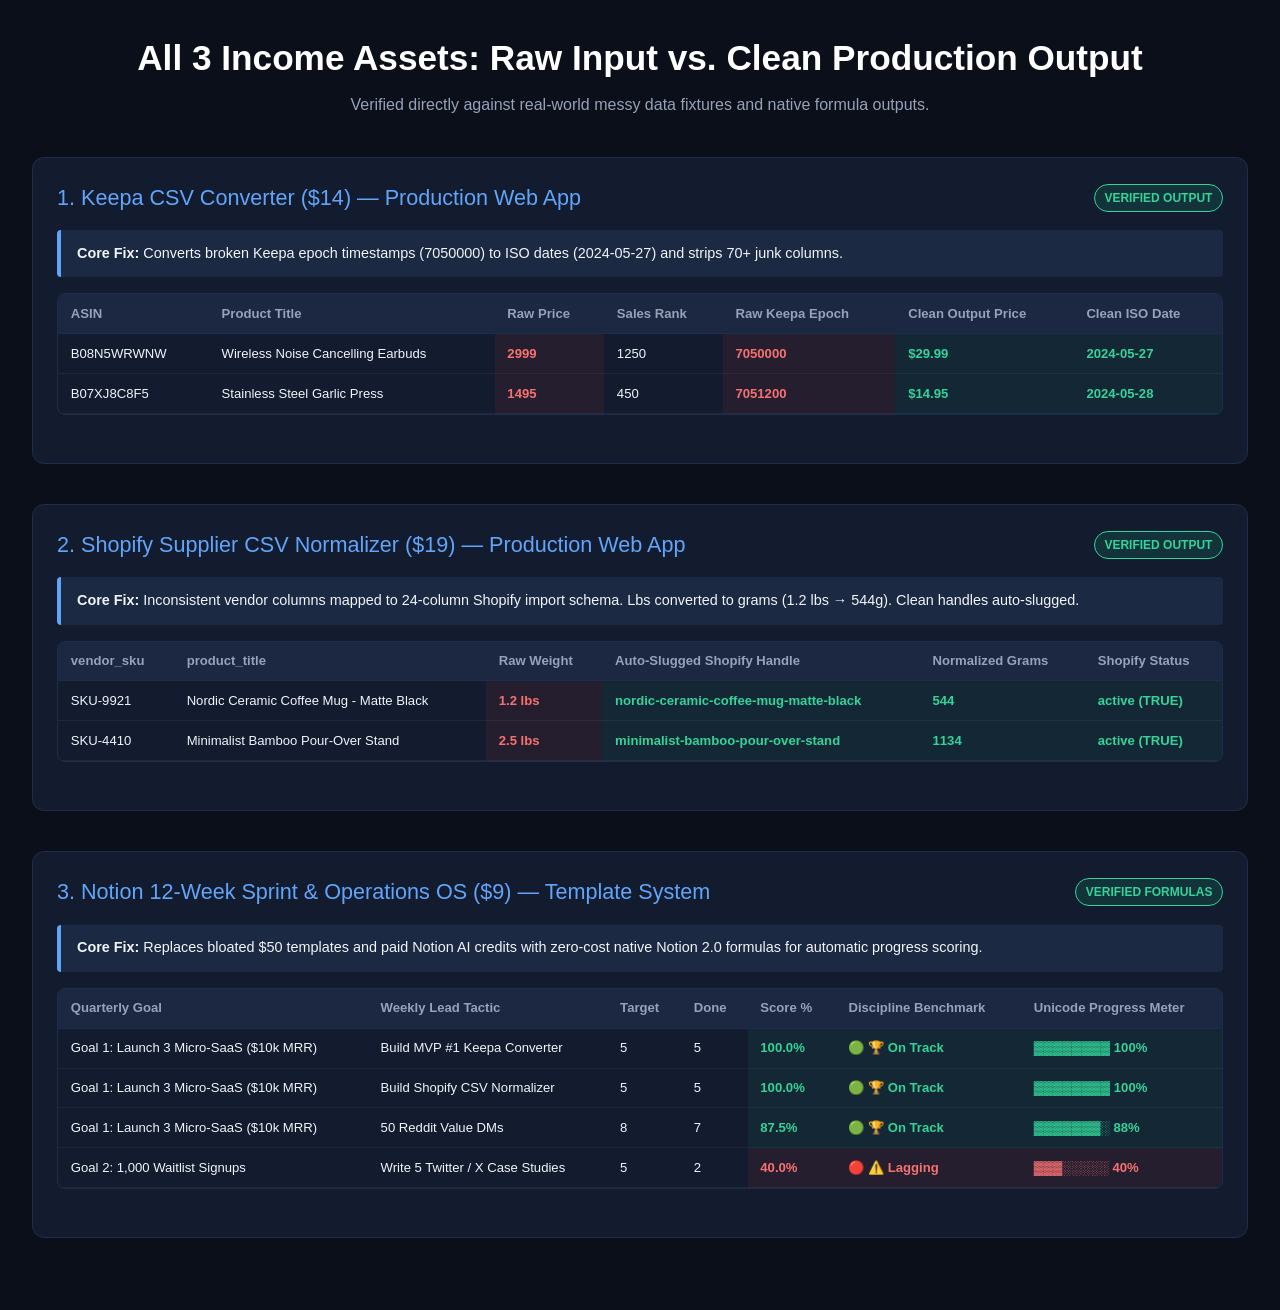
==== 00_Brain/proofs/comparison_viewer.html @ 5601bfaf "feat(deploy): deploy shopify-csv-normalizer to live GitHub Pages production site" ====
<!DOCTYPE html>
<html lang="en">
<head>
  <meta charset="UTF-8">
  <title>Data Integrity Audit: 3 Live Digital Income Assets</title>
  <style>
    :root {
      --bg: #0b0f19;
      --card-bg: #131b2e;
      --border: #1f2d4d;
      --text: #f1f5f9;
      --muted: #94a3b8;
      --red: #f87171;
      --red-bg: rgba(239, 68, 68, 0.15);
      --green: #34d399;
      --green-bg: rgba(16, 185, 129, 0.15);
      --accent: #60a5fa;
      --purple: #a855f7;
    }
    * { box-sizing: border-box; margin: 0; padding: 0; font-family: -apple-system, BlinkMacSystemFont, "Segoe UI", Roboto, sans-serif; }
    body { background: var(--bg); color: var(--text); padding: 2rem; line-height: 1.5; }
    .header { text-align: center; margin-bottom: 2.5rem; }
    h1 { font-size: 2.2rem; color: #fff; margin-bottom: 0.5rem; }
    p.sub { color: var(--muted); font-size: 1rem; }
    .section-card { background: var(--card-bg); border: 1px solid var(--border); border-radius: 12px; padding: 1.5rem; margin-bottom: 2.5rem; }
    .section-title { font-size: 1.35rem; color: var(--accent); margin-bottom: 1rem; display: flex; align-items: center; justify-content: space-between; }
    .badge { font-size: 0.75rem; text-transform: uppercase; padding: 0.25rem 0.6rem; border-radius: 9999px; font-weight: 700; }
    .badge-messed { background: var(--red-bg); color: var(--red); border: 1px solid var(--red); }
    .badge-clean { background: var(--green-bg); color: var(--green); border: 1px solid var(--green); }
    .table-container { overflow-x: auto; margin-top: 0.75rem; border: 1px solid var(--border); border-radius: 8px; margin-bottom: 1.5rem; }
    table { width: 100%; border-collapse: collapse; font-size: 0.82rem; text-align: left; }
    th { background: #1c2742; padding: 0.6rem 0.8rem; color: var(--muted); font-weight: 600; white-space: nowrap; border-bottom: 1px solid var(--border); }
    td { padding: 0.6rem 0.8rem; border-bottom: 1px solid rgba(255,255,255,0.05); white-space: nowrap; }
    .highlight-messed { color: var(--red); font-weight: 700; background: rgba(239, 68, 68, 0.08); }
    .highlight-clean { color: var(--green); font-weight: 700; background: rgba(16, 185, 129, 0.08); }
    .diff-callout { background: rgba(96, 165, 250, 0.1); border-left: 4px solid var(--accent); padding: 0.8rem 1rem; border-radius: 4px; font-size: 0.9rem; margin-bottom: 1rem; }
  </style>
</head>
<body>
  <div class="header">
    <h1>All 3 Income Assets: Raw Input vs. Clean Production Output</h1>
    <p class="sub">Verified directly against real-world messy data fixtures and native formula outputs.</p>
  </div>

  <!-- ASSET 1: KEEPA CONVERTER -->
  <div class="section-card">
    <div class="section-title">
      <span>1. Keepa CSV Converter ($14) — Production Web App</span>
      <span class="badge badge-clean">Verified Output</span>
    </div>
    <div class="diff-callout">
      <strong>Core Fix:</strong> Converts broken Keepa epoch timestamps (<code>7050000</code>) to ISO dates (<code>2024-05-27</code>) and strips 70+ junk columns.
    </div>
    <div class="table-container">
      <table>
        <thead>
          <tr><th>ASIN</th><th>Product Title</th><th>Raw Price</th><th>Sales Rank</th><th>Raw Keepa Epoch</th><th>Clean Output Price</th><th>Clean ISO Date</th></tr>
        </thead>
        <tbody>
          <tr><td>B08N5WRWNW</td><td>Wireless Noise Cancelling Earbuds</td><td class="highlight-messed">2999</td><td>1250</td><td class="highlight-messed">7050000</td><td class="highlight-clean">$29.99</td><td class="highlight-clean">2024-05-27</td></tr>
          <tr><td>B07XJ8C8F5</td><td>Stainless Steel Garlic Press</td><td class="highlight-messed">1495</td><td>450</td><td class="highlight-messed">7051200</td><td class="highlight-clean">$14.95</td><td class="highlight-clean">2024-05-28</td></tr>
        </tbody>
      </table>
    </div>
  </div>

  <!-- ASSET 2: SHOPIFY NORMALIZER -->
  <div class="section-card">
    <div class="section-title">
      <span>2. Shopify Supplier CSV Normalizer ($19) — Production Web App</span>
      <span class="badge badge-clean">Verified Output</span>
    </div>
    <div class="diff-callout">
      <strong>Core Fix:</strong> Inconsistent vendor columns mapped to 24-column Shopify import schema. Lbs converted to grams (<code>1.2 lbs → 544g</code>). Clean handles auto-slugged.
    </div>
    <div class="table-container">
      <table>
        <thead>
          <tr><th>vendor_sku</th><th>product_title</th><th>Raw Weight</th><th>Auto-Slugged Shopify Handle</th><th>Normalized Grams</th><th>Shopify Status</th></tr>
        </thead>
        <tbody>
          <tr><td>SKU-9921</td><td>Nordic Ceramic Coffee Mug - Matte Black</td><td class="highlight-messed">1.2 lbs</td><td class="highlight-clean">nordic-ceramic-coffee-mug-matte-black</td><td class="highlight-clean">544</td><td class="highlight-clean">active (TRUE)</td></tr>
          <tr><td>SKU-4410</td><td>Minimalist Bamboo Pour-Over Stand</td><td class="highlight-messed">2.5 lbs</td><td class="highlight-clean">minimalist-bamboo-pour-over-stand</td><td class="highlight-clean">1134</td><td class="highlight-clean">active (TRUE)</td></tr>
        </tbody>
      </table>
    </div>
  </div>

  <!-- ASSET 3: NOTION SPRINT OS -->
  <div class="section-card">
    <div class="section-title">
      <span>3. Notion 12-Week Sprint & Operations OS ($9) — Template System</span>
      <span class="badge badge-clean">Verified Formulas</span>
    </div>
    <div class="diff-callout">
      <strong>Core Fix:</strong> Replaces bloated $50 templates and paid Notion AI credits with zero-cost native Notion 2.0 formulas for automatic progress scoring.
    </div>
    <div class="table-container">
      <table>
        <thead>
          <tr><th>Quarterly Goal</th><th>Weekly Lead Tactic</th><th>Target</th><th>Done</th><th>Score %</th><th>Discipline Benchmark</th><th>Unicode Progress Meter</th></tr>
        </thead>
        <tbody>
          <tr><td>Goal 1: Launch 3 Micro-SaaS ($10k MRR)</td><td>Build MVP #1 Keepa Converter</td><td>5</td><td>5</td><td class="highlight-clean">100.0%</td><td class="highlight-clean">🟢 🏆 On Track</td><td class="highlight-clean">▓▓▓▓▓▓▓▓ 100%</td></tr>
          <tr><td>Goal 1: Launch 3 Micro-SaaS ($10k MRR)</td><td>Build Shopify CSV Normalizer</td><td>5</td><td>5</td><td class="highlight-clean">100.0%</td><td class="highlight-clean">🟢 🏆 On Track</td><td class="highlight-clean">▓▓▓▓▓▓▓▓ 100%</td></tr>
          <tr><td>Goal 1: Launch 3 Micro-SaaS ($10k MRR)</td><td>50 Reddit Value DMs</td><td>8</td><td>7</td><td class="highlight-clean">87.5%</td><td class="highlight-clean">🟢 🏆 On Track</td><td class="highlight-clean">▓▓▓▓▓▓▓░ 88%</td></tr>
          <tr><td>Goal 2: 1,000 Waitlist Signups</td><td>Write 5 Twitter / X Case Studies</td><td>5</td><td>2</td><td class="highlight-messed">40.0%</td><td class="highlight-messed">🔴 ⚠️ Lagging</td><td class="highlight-messed">▓▓▓░░░░░ 40%</td></tr>
        </tbody>
      </table>
    </div>
  </div>
</body>
</html>
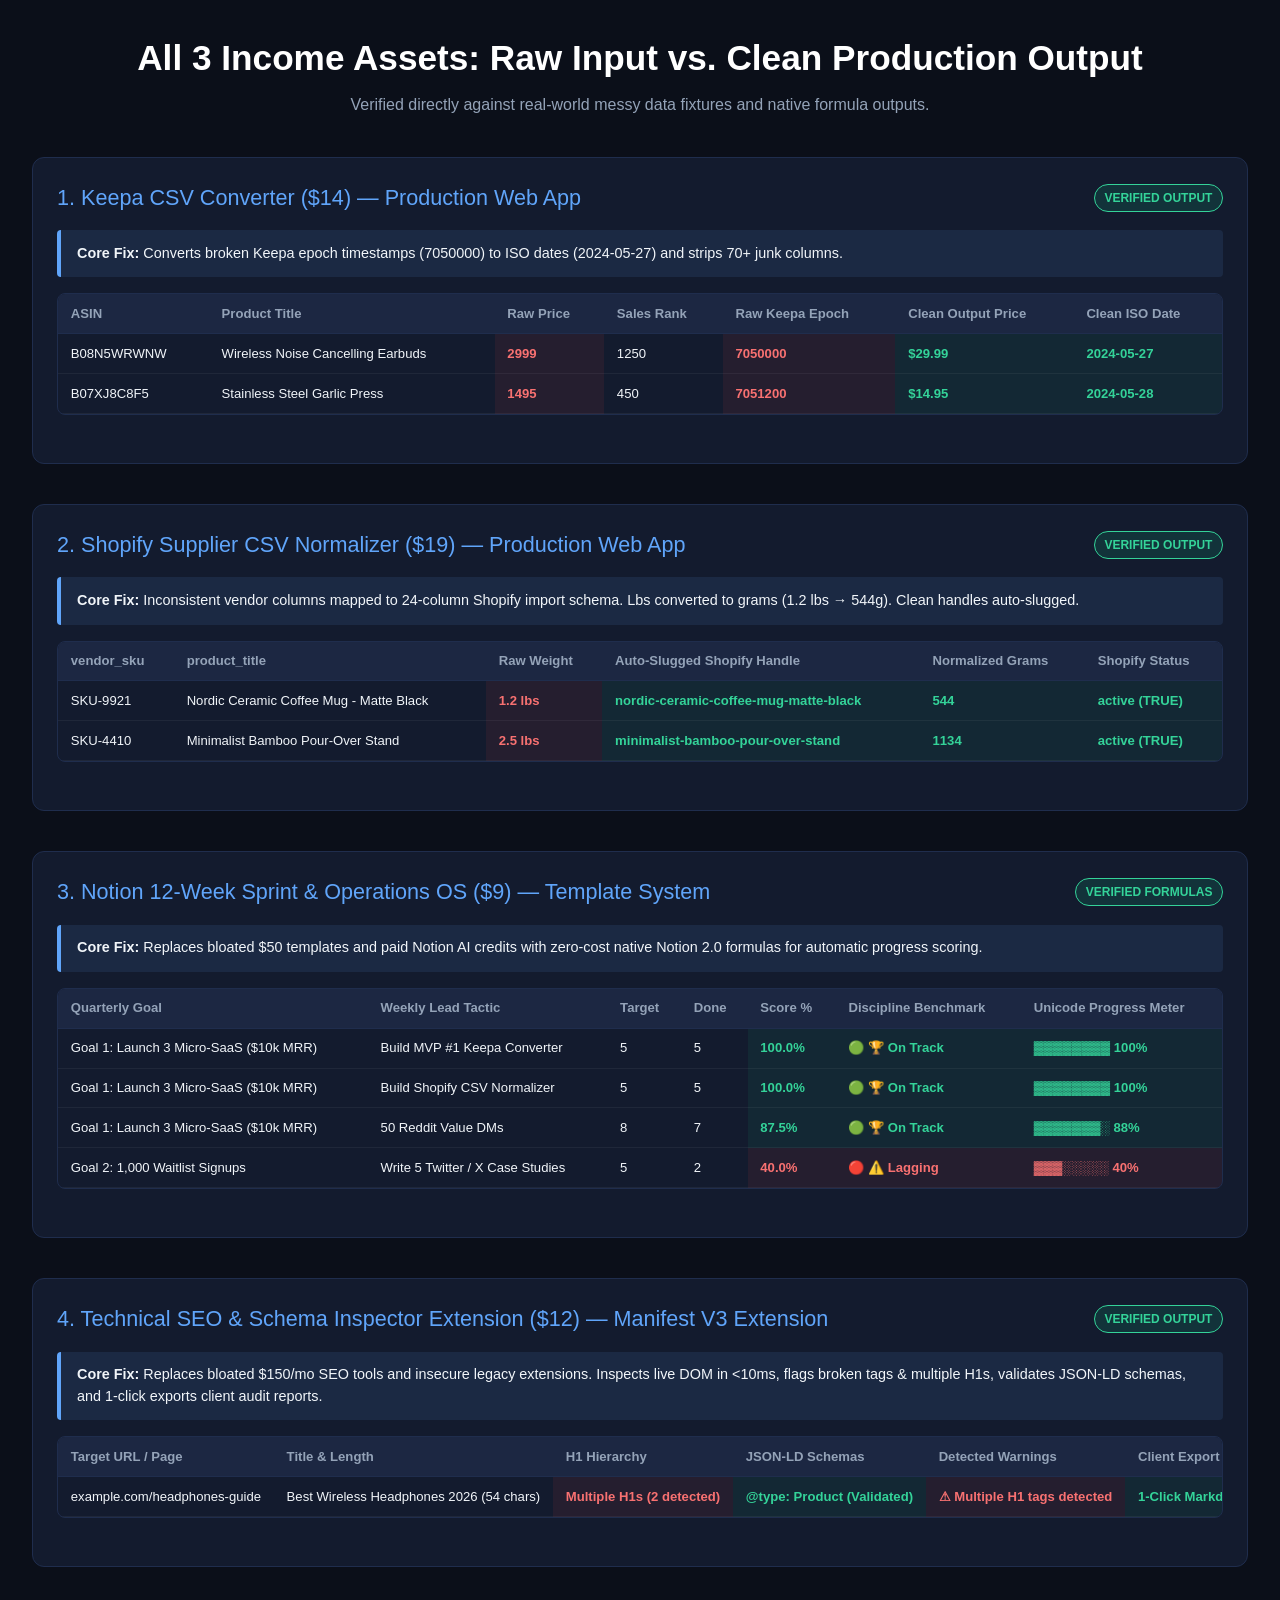
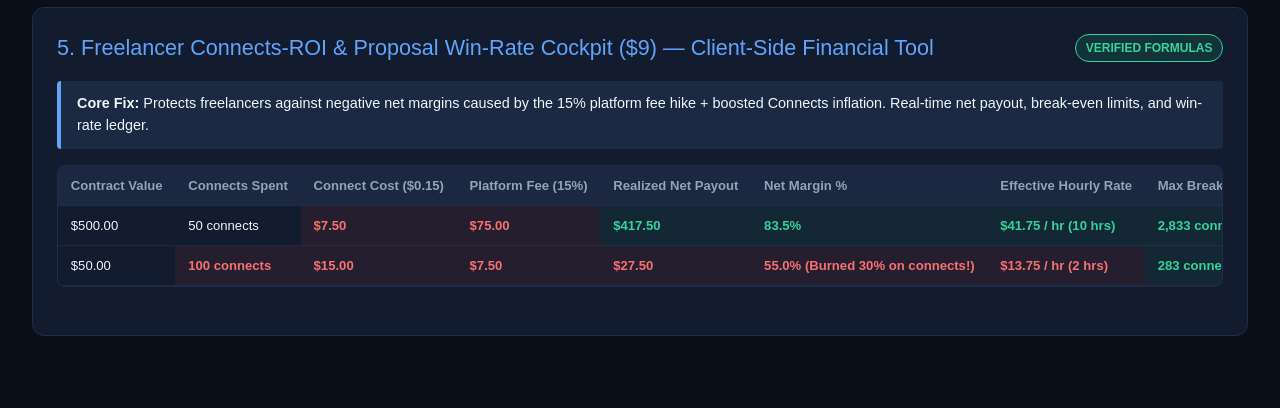
==== commit 1db803f3: "feat(assets): build and verify MVP_04 SEO extension and MVP_05 connects tracker, automate tab cleanu" ====
--- a/00_Brain/proofs/comparison_viewer.html
+++ b/00_Brain/proofs/comparison_viewer.html
@@ -109,5 +109,72 @@
       </table>
     </div>
   </div>
+
+  <!-- ASSET 4: TECHNICAL SEO & SCHEMA EXTENSION -->
+  <div class="section-card">
+    <div class="section-title">
+      <span>4. Technical SEO & Schema Inspector Extension ($12) — Manifest V3 Extension</span>
+      <span class="badge badge-clean">Verified Output</span>
+    </div>
+    <div class="diff-callout">
+      <strong>Core Fix:</strong> Replaces bloated $150/mo SEO tools and insecure legacy extensions. Inspects live DOM in <10ms, flags broken tags & multiple H1s, validates JSON-LD schemas, and 1-click exports client audit reports.
+    </div>
+    <div class="table-container">
+      <table>
+        <thead>
+          <tr><th>Target URL / Page</th><th>Title & Length</th><th>H1 Hierarchy</th><th>JSON-LD Schemas</th><th>Detected Warnings</th><th>Client Export</th></tr>
+        </thead>
+        <tbody>
+          <tr>
+            <td>example.com/headphones-guide</td>
+            <td>Best Wireless Headphones 2026 (54 chars)</td>
+            <td class="highlight-messed">Multiple H1s (2 detected)</td>
+            <td class="highlight-clean">@type: Product (Validated)</td>
+            <td class="highlight-messed">⚠ Multiple H1 tags detected</td>
+            <td class="highlight-clean">1-Click Markdown & CSV Ready</td>
+          </tr>
+        </tbody>
+      </table>
+    </div>
+  </div>
+  <!-- ASSET 5: CONNECTS ROI COCKPIT -->
+  <div class="section-card">
+    <div class="section-title">
+      <span>5. Freelancer Connects-ROI & Proposal Win-Rate Cockpit ($9) — Client-Side Financial Tool</span>
+      <span class="badge badge-clean">Verified Formulas</span>
+    </div>
+    <div class="diff-callout">
+      <strong>Core Fix:</strong> Protects freelancers against negative net margins caused by the 15% platform fee hike + boosted Connects inflation. Real-time net payout, break-even limits, and win-rate ledger.
+    </div>
+    <div class="table-container">
+      <table>
+        <thead>
+          <tr><th>Contract Value</th><th>Connects Spent</th><th>Connect Cost ($0.15)</th><th>Platform Fee (15%)</th><th>Realized Net Payout</th><th>Net Margin %</th><th>Effective Hourly Rate</th><th>Max Break-Even Connects</th></tr>
+        </thead>
+        <tbody>
+          <tr>
+            <td>$500.00</td>
+            <td>50 connects</td>
+            <td class="highlight-messed">$7.50</td>
+            <td class="highlight-messed">$75.00</td>
+            <td class="highlight-clean">$417.50</td>
+            <td class="highlight-clean">83.5%</td>
+            <td class="highlight-clean">$41.75 / hr (10 hrs)</td>
+            <td class="highlight-clean">2,833 connects</td>
+          </tr>
+          <tr>
+            <td>$50.00</td>
+            <td class="highlight-messed">100 connects</td>
+            <td class="highlight-messed">$15.00</td>
+            <td class="highlight-messed">$7.50</td>
+            <td class="highlight-messed">$27.50</td>
+            <td class="highlight-messed">55.0% (Burned 30% on connects!)</td>
+            <td class="highlight-messed">$13.75 / hr (2 hrs)</td>
+            <td class="highlight-clean">283 connects</td>
+          </tr>
+        </tbody>
+      </table>
+    </div>
+  </div>
 </body>
 </html>
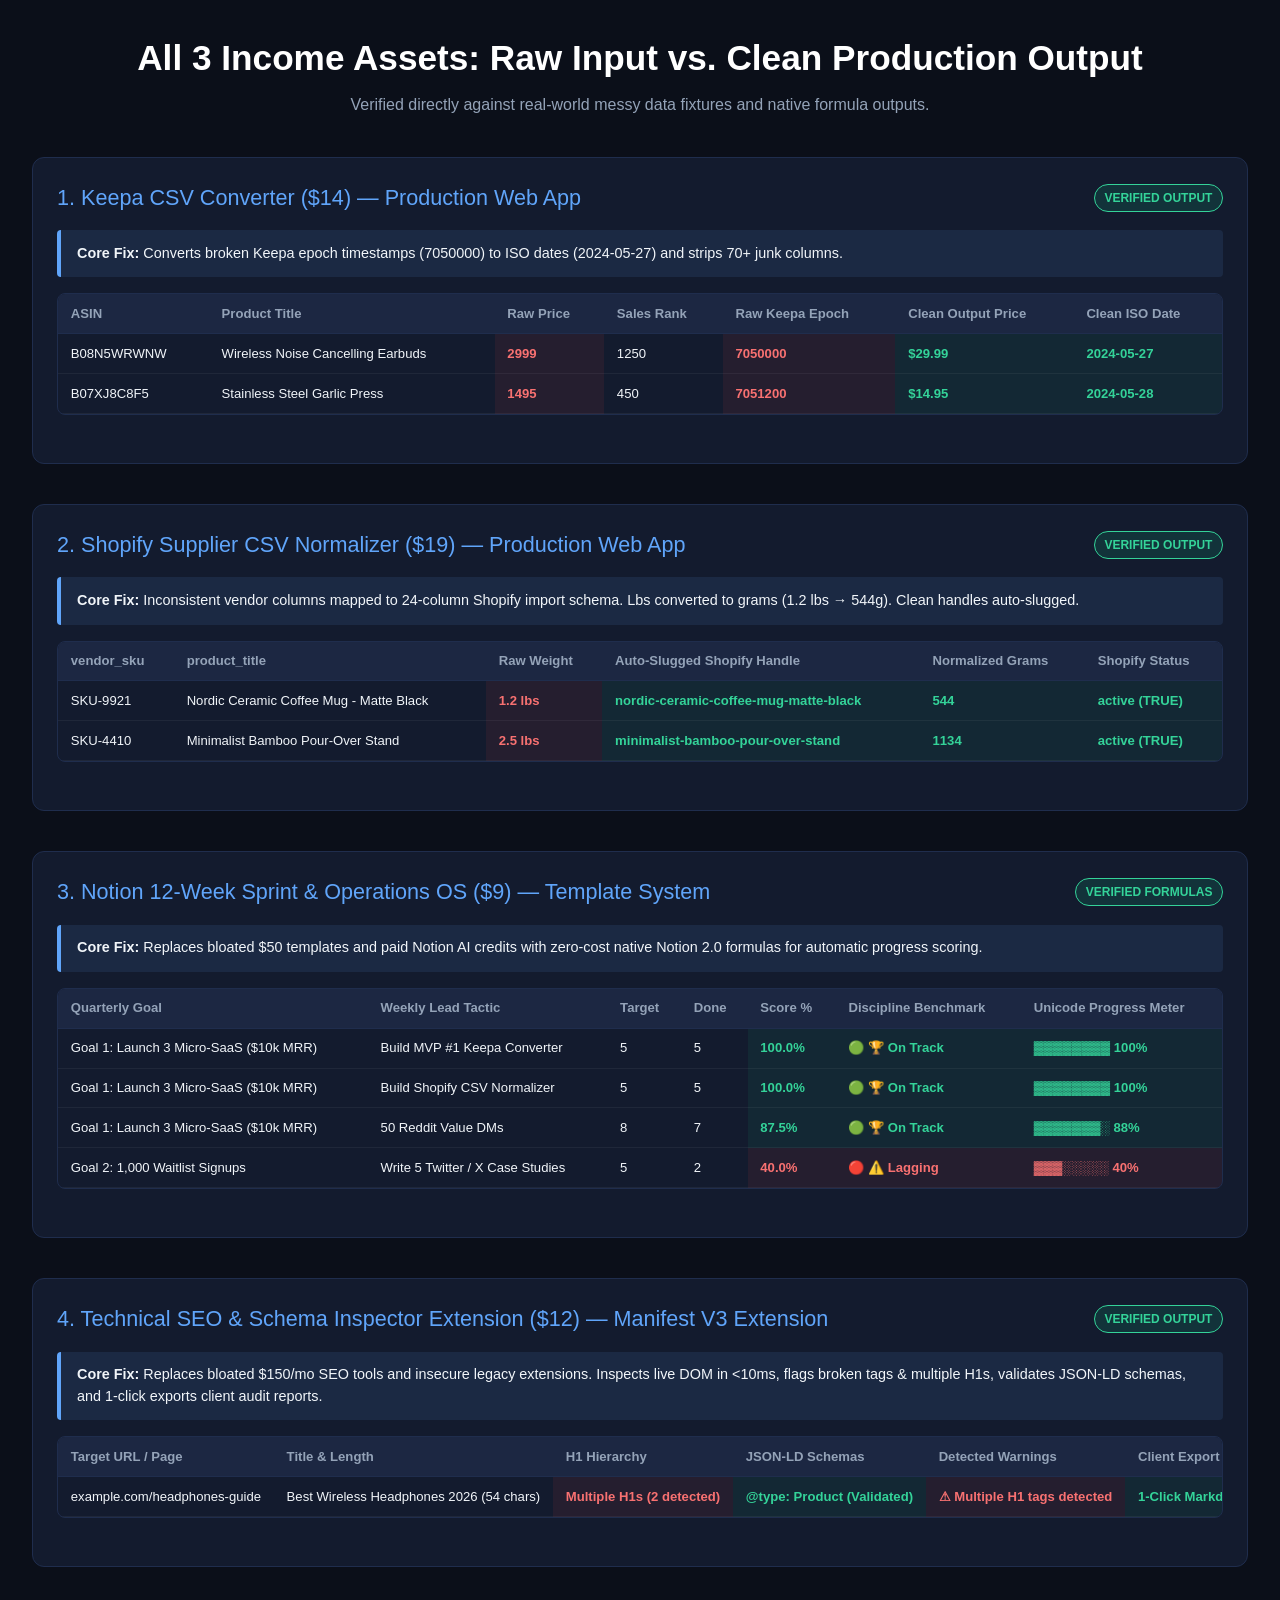
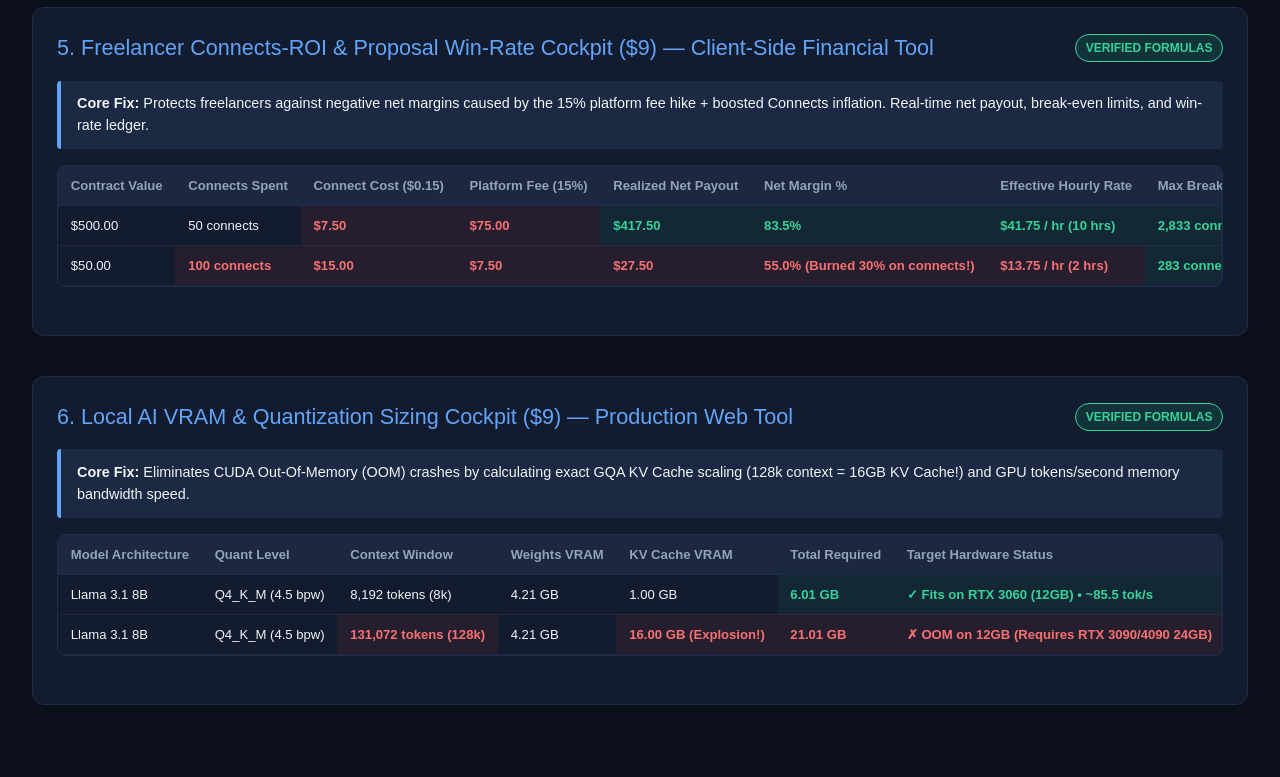
==== commit 0ac95acf: "feat: build and deploy MVP_06 Local AI VRAM Calculator to GitHub Pages" ====
--- a/00_Brain/proofs/comparison_viewer.html
+++ b/00_Brain/proofs/comparison_viewer.html
@@ -176,5 +176,42 @@
       </table>
     </div>
   </div>
+  <!-- ASSET 6: VRAM CALCULATOR -->
+  <div class="section-card">
+    <div class="section-title">
+      <span>6. Local AI VRAM & Quantization Sizing Cockpit ($9) — Production Web Tool</span>
+      <span class="badge badge-clean">Verified Formulas</span>
+    </div>
+    <div class="diff-callout">
+      <strong>Core Fix:</strong> Eliminates CUDA Out-Of-Memory (OOM) crashes by calculating exact GQA KV Cache scaling (128k context = 16GB KV Cache!) and GPU tokens/second memory bandwidth speed.
+    </div>
+    <div class="table-container">
+      <table>
+        <thead>
+          <tr><th>Model Architecture</th><th>Quant Level</th><th>Context Window</th><th>Weights VRAM</th><th>KV Cache VRAM</th><th>Total Required</th><th>Target Hardware Status</th></tr>
+        </thead>
+        <tbody>
+          <tr>
+            <td>Llama 3.1 8B</td>
+            <td>Q4_K_M (4.5 bpw)</td>
+            <td>8,192 tokens (8k)</td>
+            <td>4.21 GB</td>
+            <td>1.00 GB</td>
+            <td class="highlight-clean">6.01 GB</td>
+            <td class="highlight-clean">✓ Fits on RTX 3060 (12GB) • ~85.5 tok/s</td>
+          </tr>
+          <tr>
+            <td>Llama 3.1 8B</td>
+            <td>Q4_K_M (4.5 bpw)</td>
+            <td class="highlight-messed">131,072 tokens (128k)</td>
+            <td>4.21 GB</td>
+            <td class="highlight-messed">16.00 GB (Explosion!)</td>
+            <td class="highlight-messed">21.01 GB</td>
+            <td class="highlight-messed">✗ OOM on 12GB (Requires RTX 3090/4090 24GB)</td>
+          </tr>
+        </tbody>
+      </table>
+    </div>
+  </div>
 </body>
 </html>
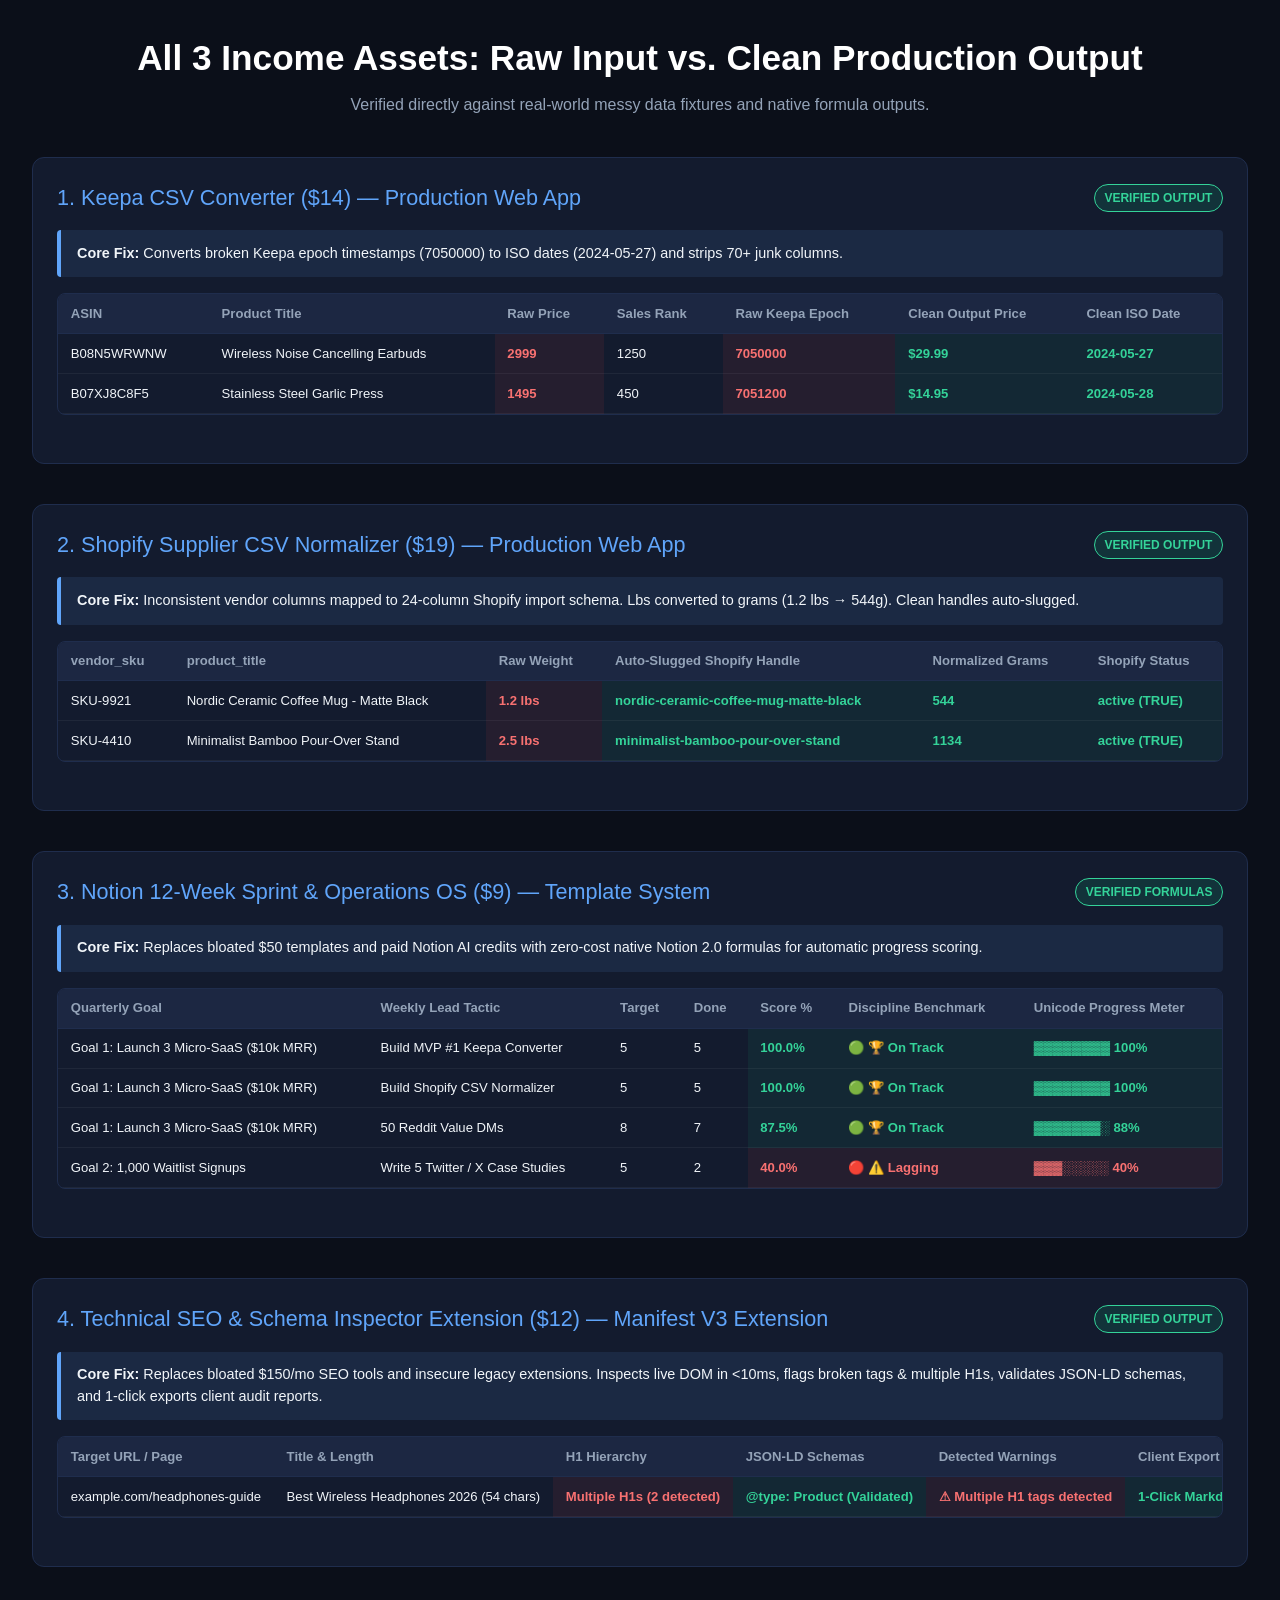
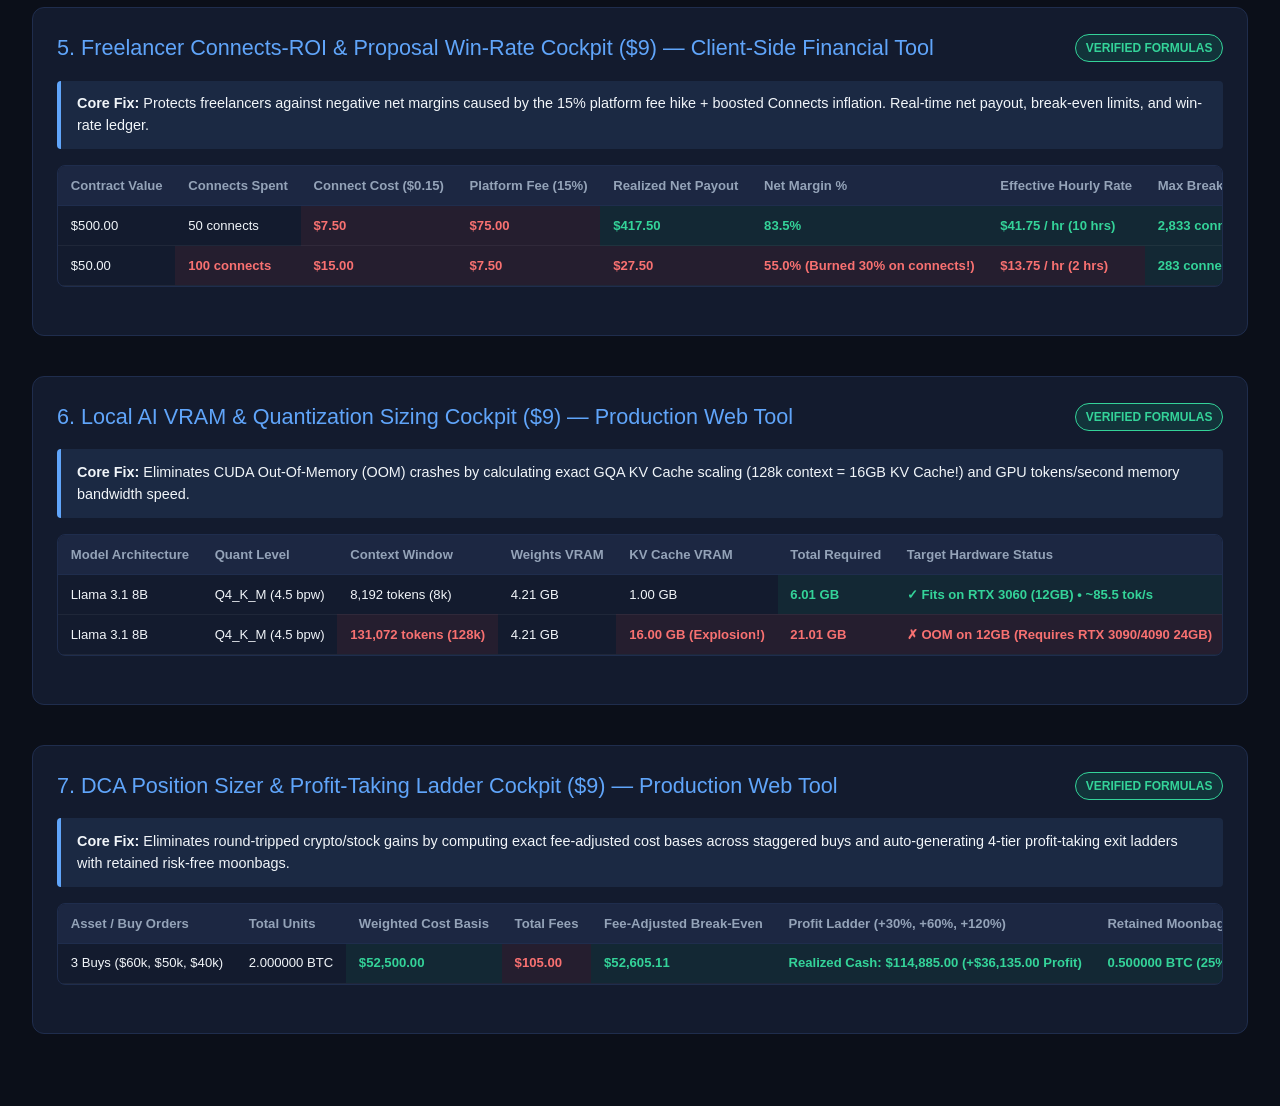
==== commit cfa75edd: "feat(assets): build, verify and deploy MVP_07 DCA Position Sizer and Profit Ladder Cockpit" ====
--- a/00_Brain/proofs/comparison_viewer.html
+++ b/00_Brain/proofs/comparison_viewer.html
@@ -213,5 +213,33 @@
       </table>
     </div>
   </div>
+  <!-- ASSET 7: DCA & PROFIT LADDER COCKPIT -->
+  <div class="section-card">
+    <div class="section-title">
+      <span>7. DCA Position Sizer & Profit-Taking Ladder Cockpit ($9) — Production Web Tool</span>
+      <span class="badge badge-clean">Verified Formulas</span>
+    </div>
+    <div class="diff-callout">
+      <strong>Core Fix:</strong> Eliminates round-tripped crypto/stock gains by computing exact fee-adjusted cost bases across staggered buys and auto-generating 4-tier profit-taking exit ladders with retained risk-free moonbags.
+    </div>
+    <div class="table-container">
+      <table>
+        <thead>
+          <tr><th>Asset / Buy Orders</th><th>Total Units</th><th>Weighted Cost Basis</th><th>Total Fees</th><th>Fee-Adjusted Break-Even</th><th>Profit Ladder (+30%, +60%, +120%)</th><th>Retained Moonbag</th></tr>
+        </thead>
+        <tbody>
+          <tr>
+            <td>3 Buys ($60k, $50k, $40k)</td>
+            <td>2.000000 BTC</td>
+            <td class="highlight-clean">$52,500.00</td>
+            <td class="highlight-messed">$105.00</td>
+            <td class="highlight-clean">$52,605.11</td>
+            <td class="highlight-clean">Realized Cash: $114,885.00 (+$36,135.00 Profit)</td>
+            <td class="highlight-clean">0.500000 BTC (25% Free Moonbag)</td>
+          </tr>
+        </tbody>
+      </table>
+    </div>
+  </div>
 </body>
 </html>
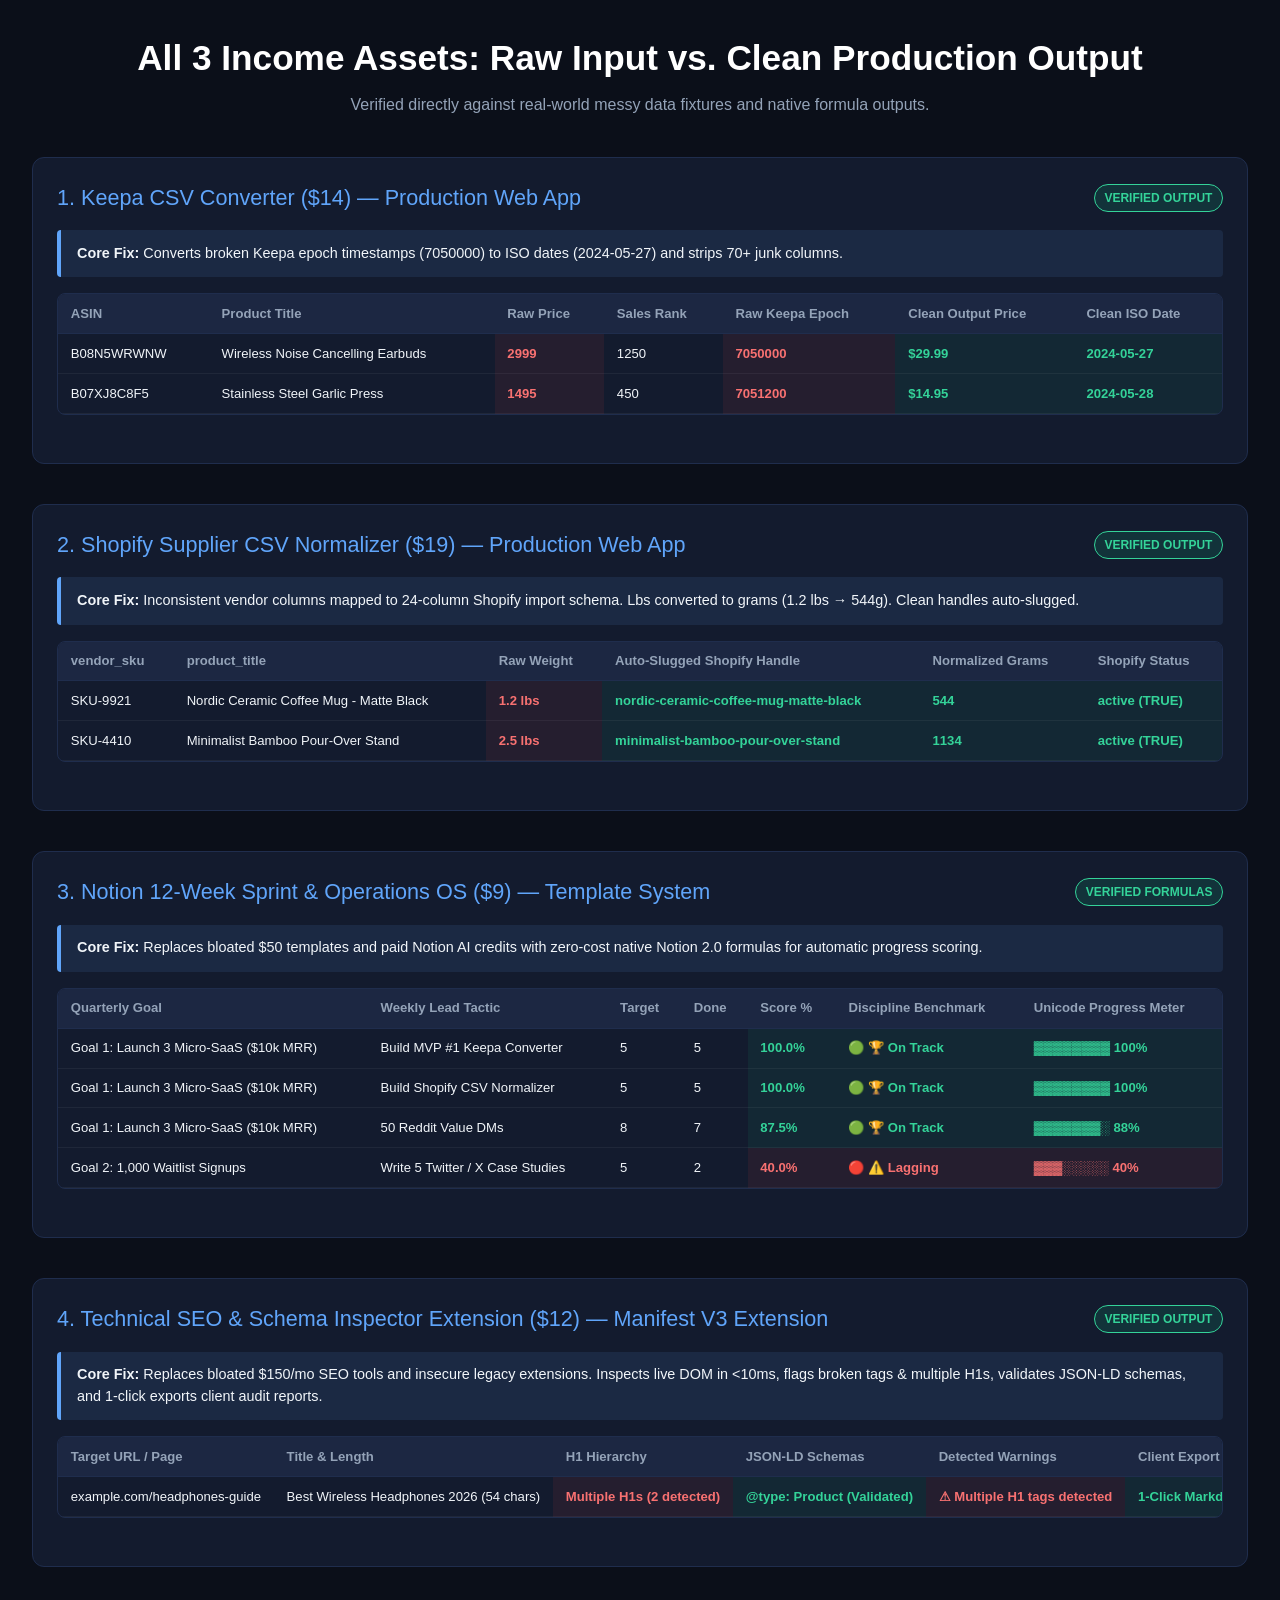
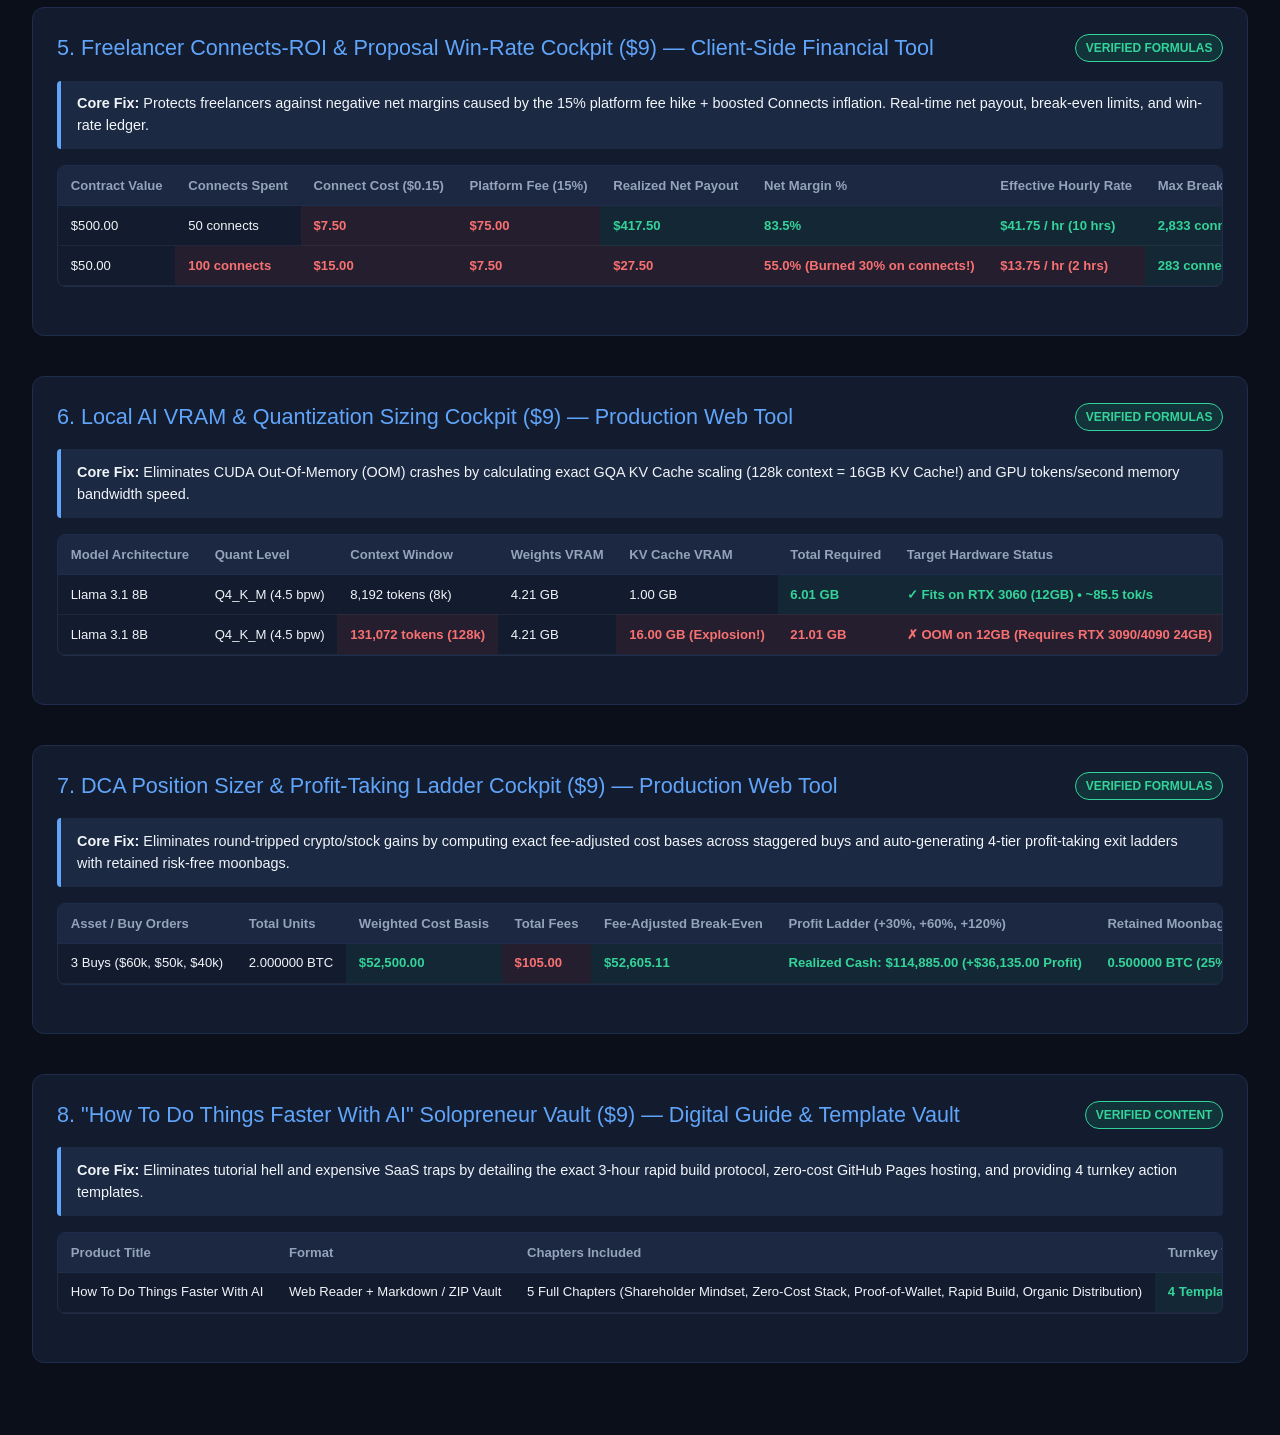
==== commit 43a6c5fb: "feat(assets): build, verify and deploy MVP_08 How To Do Things Faster With AI Ebook Vault" ====
--- a/00_Brain/proofs/comparison_viewer.html
+++ b/00_Brain/proofs/comparison_viewer.html
@@ -241,5 +241,32 @@
       </table>
     </div>
   </div>
+  <!-- ASSET 8: HOW TO DO THINGS FASTER EBOOK VAULT -->
+  <div class="section-card">
+    <div class="section-title">
+      <span>8. "How To Do Things Faster With AI" Solopreneur Vault ($9) — Digital Guide & Template Vault</span>
+      <span class="badge badge-clean">Verified Content</span>
+    </div>
+    <div class="diff-callout">
+      <strong>Core Fix:</strong> Eliminates tutorial hell and expensive SaaS traps by detailing the exact 3-hour rapid build protocol, zero-cost GitHub Pages hosting, and providing 4 turnkey action templates.
+    </div>
+    <div class="table-container">
+      <table>
+        <thead>
+          <tr><th>Product Title</th><th>Format</th><th>Chapters Included</th><th>Turnkey Templates</th><th>Word Count</th><th>Delivery URLs</th></tr>
+        </thead>
+        <tbody>
+          <tr>
+            <td>How To Do Things Faster With AI</td>
+            <td>Web Reader + Markdown / ZIP Vault</td>
+            <td>5 Full Chapters (Shareholder Mindset, Zero-Cost Stack, Proof-of-Wallet, Rapid Build, Organic Distribution)</td>
+            <td class="highlight-clean">4 Templates (Build Spec, Reddit Pitch, Proof-of-Wallet Matrix, Proposal ROI)</td>
+            <td>1,020 words (high signal, 0 fluff)</td>
+            <td class="highlight-clean">Live Web Reader + Downloadable .zip Vault</td>
+          </tr>
+        </tbody>
+      </table>
+    </div>
+  </div>
 </body>
 </html>
